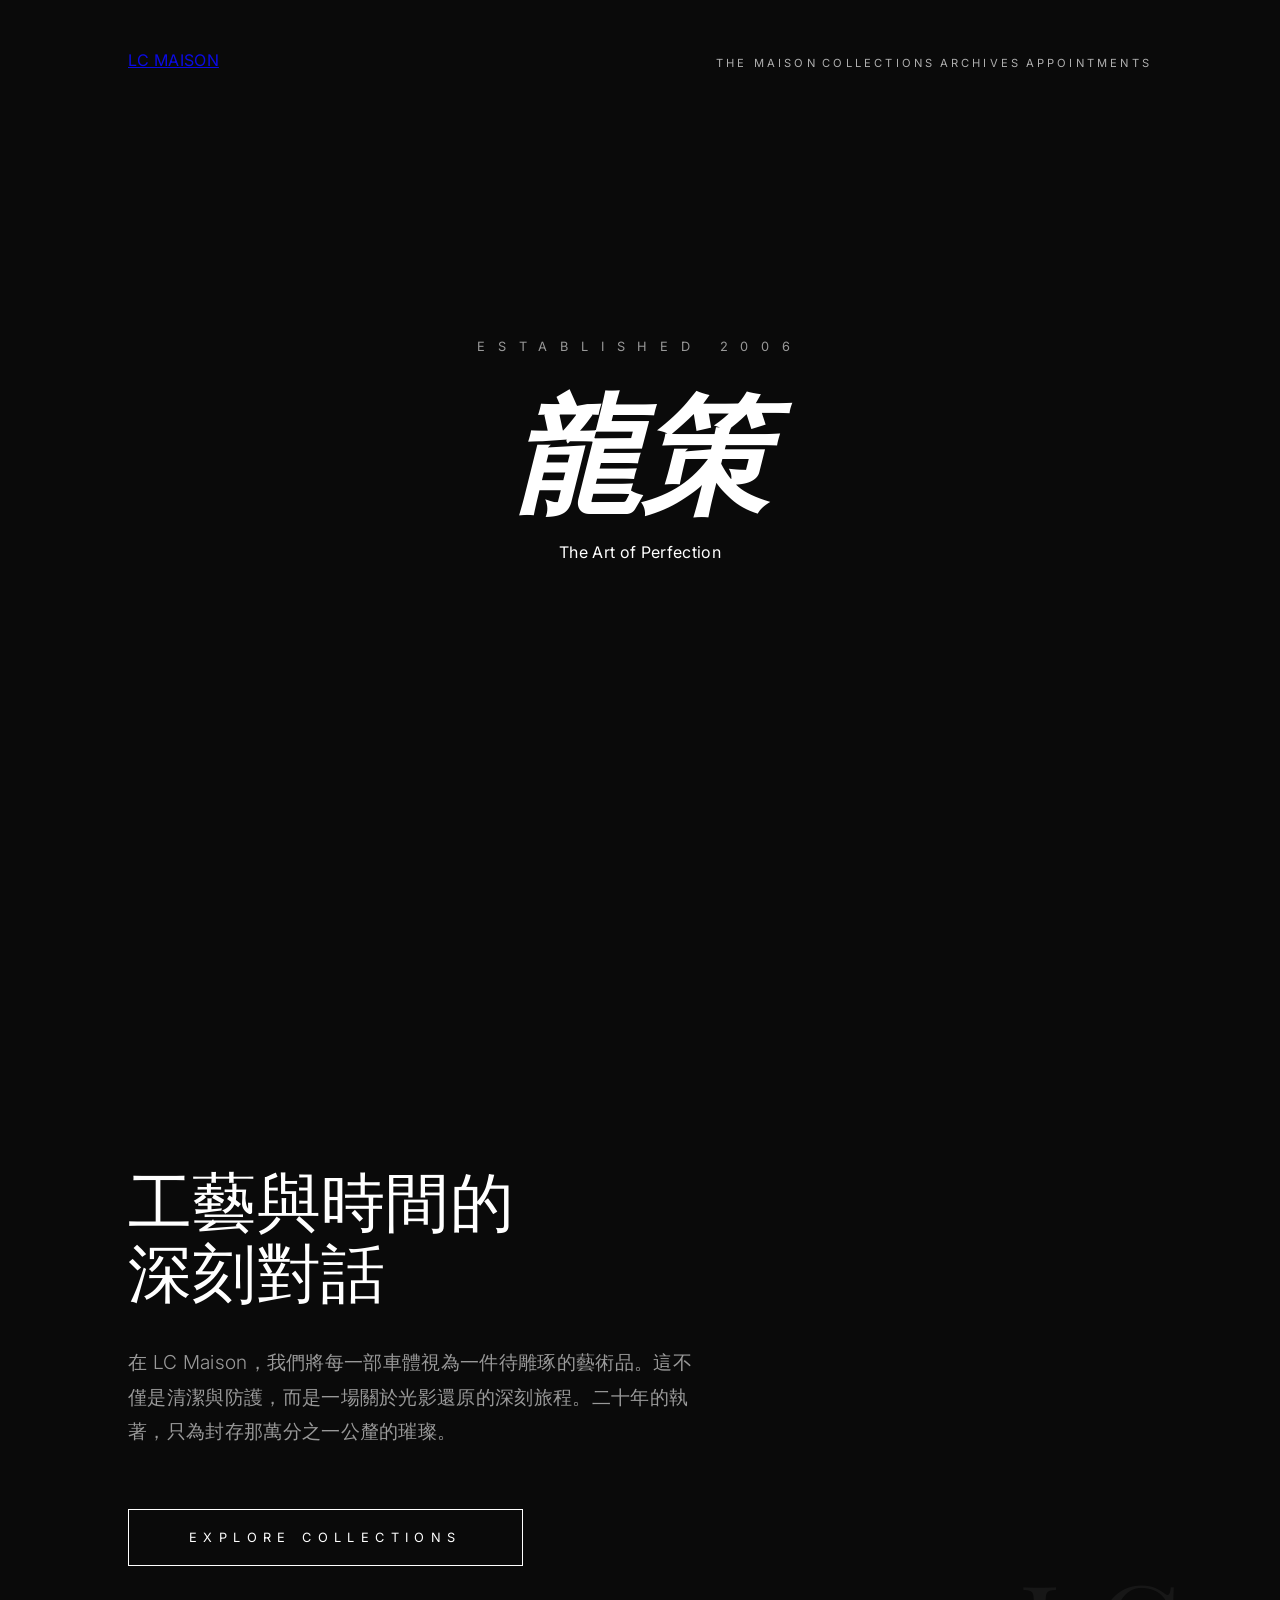
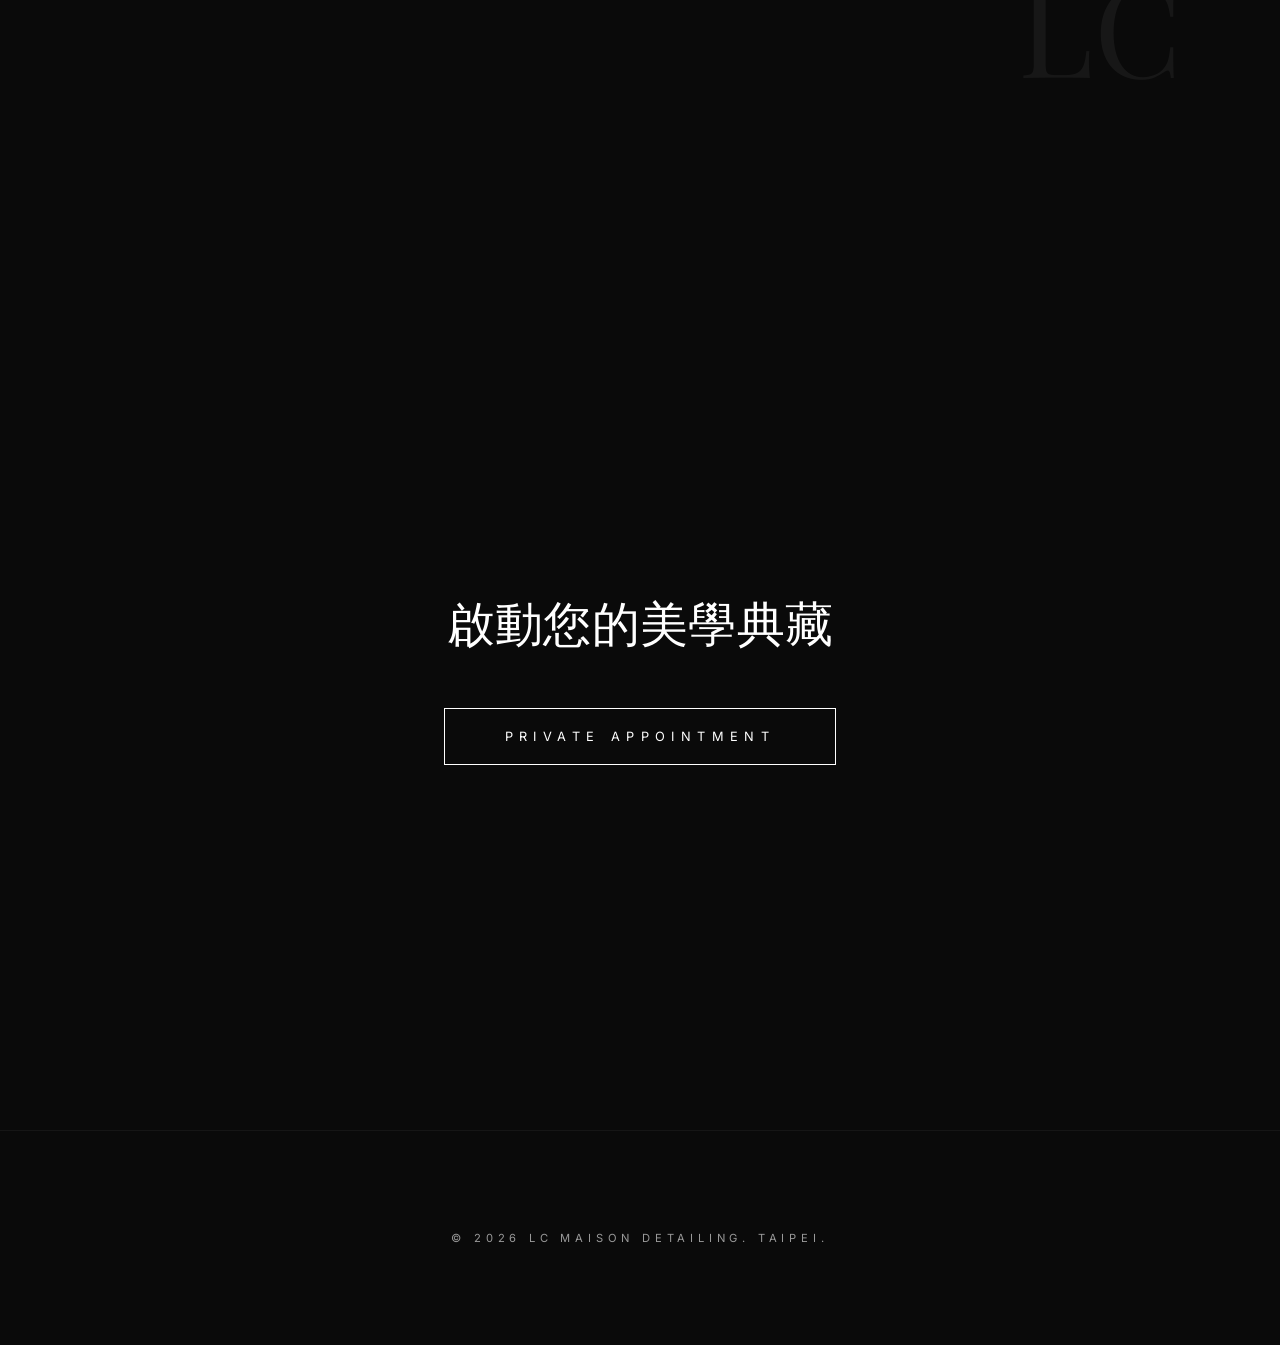
==== index.html @ a14955de "LC MAISON - 全棧旗艦上線版" ====
<!DOCTYPE html>
<html lang="zh-TW">
<head>
    <meta charset="UTF-8">
    <meta name="viewport" content="width=device-width, initial-scale=1.0">
    
    <!-- Primary Meta Tags -->
    <title>LC MAISON | 龍策職人美研 - 完美的藝術</title>
    <meta name="title" content="LC MAISON | 龍策職人美研 - 完美的藝術">
    <meta name="description" content="龍策職人美研 (LC MAISON) 專注於極致漆面校正、結晶鍍膜與旗艦防護系統。二十年工藝執著，只為還原愛車最純粹的光澤。">
    <meta name="keywords" content="龍策, 龍策 DETAILING, 車體美研, 鍍膜, 包膜, 漆面校正, 台北洗車, 頂級美容">

    <!-- Open Graph / Facebook / Threads -->
    <meta property="og:type" content="website">
    <meta property="og:url" content="https://longce-detailing.com/">
    <meta property="og:title" content="LC MAISON | 龍策職人美研">
    <meta property="og:description" content="二十年工藝執著，封存萬分之一公釐的璀璨。啟動閣下的美學任務。">
    <meta property="og:image" content="https://images.unsplash.com/photo-1552519507-da3b142c6e3d?q=80&w=1200">

    <!-- Twitter -->
    <meta property="twitter:card" content="summary_large_image">
    <meta property="twitter:url" content="https://longce-detailing.com/">
    <meta property="twitter:title" content="LC MAISON | 龍策職人美研">
    <meta property="twitter:description" content="二十年工藝執著，封存萬分之一公釐的璀璨。啟動閣下的美學任務。">
    <meta property="twitter:image" content="https://images.unsplash.com/photo-1552519507-da3b142c6e3d?q=80&w=1200">

    <link rel="stylesheet" href="assets/css/main.css">
</head>
<body>

    <nav>
        <a href="index.html" class="brand">LC MAISON</a>
        <div class="nav-links">
            <a href="index.html" class="bilingual-link">
                <span class="bilingual-inner">
                    <span class="en">The Maison</span>
                    <span class="zh">品牌首頁</span>
                </span>
            </a>
            <a href="glow.html" class="bilingual-link">
                <span class="bilingual-inner">
                    <span class="en">Collections</span>
                    <span class="zh">工藝選集</span>
                </span>
            </a>
            <a href="drop.html" class="bilingual-link">
                <span class="bilingual-inner">
                    <span class="en">Archives</span>
                    <span class="zh">典藏實錄</span>
                </span>
            </a>
            <a href="booking.html" class="bilingual-link">
                <span class="bilingual-inner">
                    <span class="en">Appointments</span>
                    <span class="zh">私人預約</span>
                </span>
            </a>
        </div>
    </nav>

    <main>
        <!-- Hero: Cinematic Opening -->
        <section class="hero" style="text-align: center; align-items: center;">
            <div class="reveal-maison">
                <span class="bilingual-text" style="font-size: 0.8rem; letter-spacing: 0.8rem; color: var(--muted); text-transform: uppercase; display: block; margin-bottom: 30px;">
                    <span class="bilingual-inner">
                        <span class="en">Established 2006</span>
                        <span class="zh">創始於 二零零六</span>
                    </span>
                </span>
                <h1 style="font-family: var(--font-serif); font-size: 10vw; font-weight: 900; line-height: 1; margin-bottom: 30px; font-style: italic;">龍策</h1>
                <p class="bilingual-text">
                    <span class="bilingual-inner">
                        <span class="en">The Art of Perfection</span>
                        <span class="zh">追求完美的極致藝術</span>
                    </span>
                </p>
            </div>
        </section>

        <!-- Chapter: The Craft -->
        <section id="heritage">
            <style>
                .maison-grid { display: grid; grid-template-columns: 1.2fr 0.8fr; gap: 80px; align-items: center; }
                .maison-visual { width: 100%; height: 70vh; background: url('https://images.unsplash.com/photo-1552519507-da3b142c6e3d?q=80&w=2400') center/cover; position: relative; }
                .maison-visual::after { content: 'LC'; position: absolute; bottom: -30px; right: -30px; font-family: var(--font-serif); font-size: 8rem; opacity: 0.05; pointer-events: none; }
            </style>
            <div class="maison-grid">
                <div class="reveal-maison">
                    <h2 class="maison-title">工藝與時間的<br>深刻對話</h2>
                    <p class="maison-body">
                        在 LC Maison，我們將每一部車體視為一件待雕琢的藝術品。這不僅是清潔與防護，而是一場關於光影還原的深刻旅程。二十年的執著，只為封存那萬分之一公釐的璀璨。
                    </p>
                    <a href="glow.html" class="cta-btn bilingual-link" style="margin-top: 60px;">
                        <span class="bilingual-inner">
                            <span class="en">Explore Collections</span>
                            <span class="zh">探索年度選集</span>
                        </span>
                    </a>
                </div>
                <div class="maison-visual reveal-maison"></div>
            </div>
        </section>

        <!-- Chapter: Invitation -->
        <section style="align-items: center;">
            <div class="reveal-maison" style="text-align: center;">
                <h2 class="maison-title" style="font-size: 3rem; margin-bottom: 60px;">啟動您的美學典藏</h2>
                <a href="booking.html" class="cta-btn bilingual-link">
                    <span class="bilingual-inner">
                        <span class="en">Private Appointment</span>
                        <span class="zh">私人諮詢預約</span>
                    </span>
                </a>
            </div>
        </section>
    </main>

    <footer>
        <p style="font-size: 0.7rem; letter-spacing: 0.3rem; color: var(--muted); text-transform: uppercase;">
            © 2026 LC MAISON DETAILING. TAIPEI.
        </p>
    </footer>

    <script>
        const observer = new IntersectionObserver((entries) => {
            entries.forEach(entry => {
                if (entry.isIntersecting) entry.target.classList.add('is-visible');
            });
        }, { threshold: 0.1 });
        document.querySelectorAll('.reveal-maison').forEach(el => observer.observe(el));
    </script>
</body>
</html>
---- assets/css/main.css ----
/* LC Maison - The Luxury Framework */
@import url('https://fonts.googleapis.com/css2?family=Playfair+Display:ital,wght@0,400;0,900;1,400&family=Inter:wght@100;300;400;700&display=swap');

:root {
    --bg: #0a0a0a;
    --text: #ffffff;
    --muted: #999999;
    --accent: #d4af37; /* 經典金屬金 */
    --font-serif: "Playfair Display", serif;
    --font-sans: "Inter", sans-serif;
    --ease-silk: cubic-bezier(0.16, 1, 0.3, 1);
    --p-side: 10vw;
}

* { margin: 0; padding: 0; box-sizing: border-box; }

body {
    background-color: var(--bg);
    color: var(--text);
    font-family: var(--font-sans);
    overflow-x: hidden;
    -webkit-font-smoothing: antialiased;
    letter-spacing: 0.02rem;
}

::-webkit-scrollbar { display: none; }

/* Bilingual Reveal System */
.bilingual-link, .bilingual-text {
    position: relative;
    display: inline-block;
    overflow: hidden;
    vertical-align: bottom;
}

.bilingual-inner {
    display: block;
    transition: transform 0.6s var(--ease-silk);
}

.en { display: block; }
.zh { 
    display: block; 
    position: absolute;
    top: 100%;
    left: 0;
    width: 100%;
    font-family: "PingFang TC", "Microsoft JhengHei", sans-serif;
    font-weight: 400;
    white-space: nowrap;
}

.bilingual-link:hover .bilingual-inner,
.bilingual-text:hover .bilingual-inner {
    transform: translateY(-100%);
}

/* Nav Link Adjustments */
.nav-links a { 
    text-decoration: none; 
    color: var(--text); 
    font-size: 0.7rem; 
    font-weight: 400;
    text-transform: uppercase;
    letter-spacing: 0.2rem;
    transition: 0.4s;
    opacity: 0.7;
}

.nav-links .zh { font-size: 0.7rem; letter-spacing: 0.1rem; }

/* Maison Header */
nav {
    position: fixed;
    top: 0;
    width: 100%;
    padding: 50px var(--p-side);
    display: flex;
    justify-content: space-between;
    align-items: center;
    z-index: 1000;
    mix-blend-mode: difference;
}

/* Section Base */
section {
    width: 100%;
    min-height: 100vh;
    padding: 150px var(--p-side);
    position: relative;
    display: flex;
    flex-direction: column;
    justify-content: center;
}

/* Typography Helpers */
.maison-title {
    font-family: var(--font-serif);
    font-size: 4rem;
    line-height: 1.1;
    margin-bottom: 40px;
    font-weight: 400;
}

.maison-body {
    font-size: 1.2rem;
    line-height: 1.8;
    color: var(--muted);
    font-weight: 300;
}

.cta-btn {
    display: inline-block;
    padding: 20px 60px;
    border: 1px solid #fff;
    text-decoration: none;
    color: #fff;
    font-size: 0.8rem;
    letter-spacing: 0.4rem;
    text-transform: uppercase;
    transition: 0.5s var(--ease-silk);
}

.cta-btn:hover {
    background: #fff;
    color: #000;
}

/* Animations */
.reveal-maison {
    opacity: 0;
    transform: translateY(40px);
    transition: 1.8s var(--ease-silk);
}

.reveal-maison.is-visible {
    opacity: 1;
    transform: translateY(0);
}

footer {
    padding: 100px var(--p-side);
    text-align: center;
    border-top: 1px solid rgba(255,255,255,0.05);
}

/* Responsive */
@media (max-width: 1024px) {
    :root { --p-side: 6vw; }
    .maison-title { font-size: 3rem; }
}

@media (max-width: 768px) {
    :root { --p-side: 30px; }
    .brand { font-size: 1.4rem; }
    .nav-links { display: none; } /* Mobile Menu will be added if needed */
}
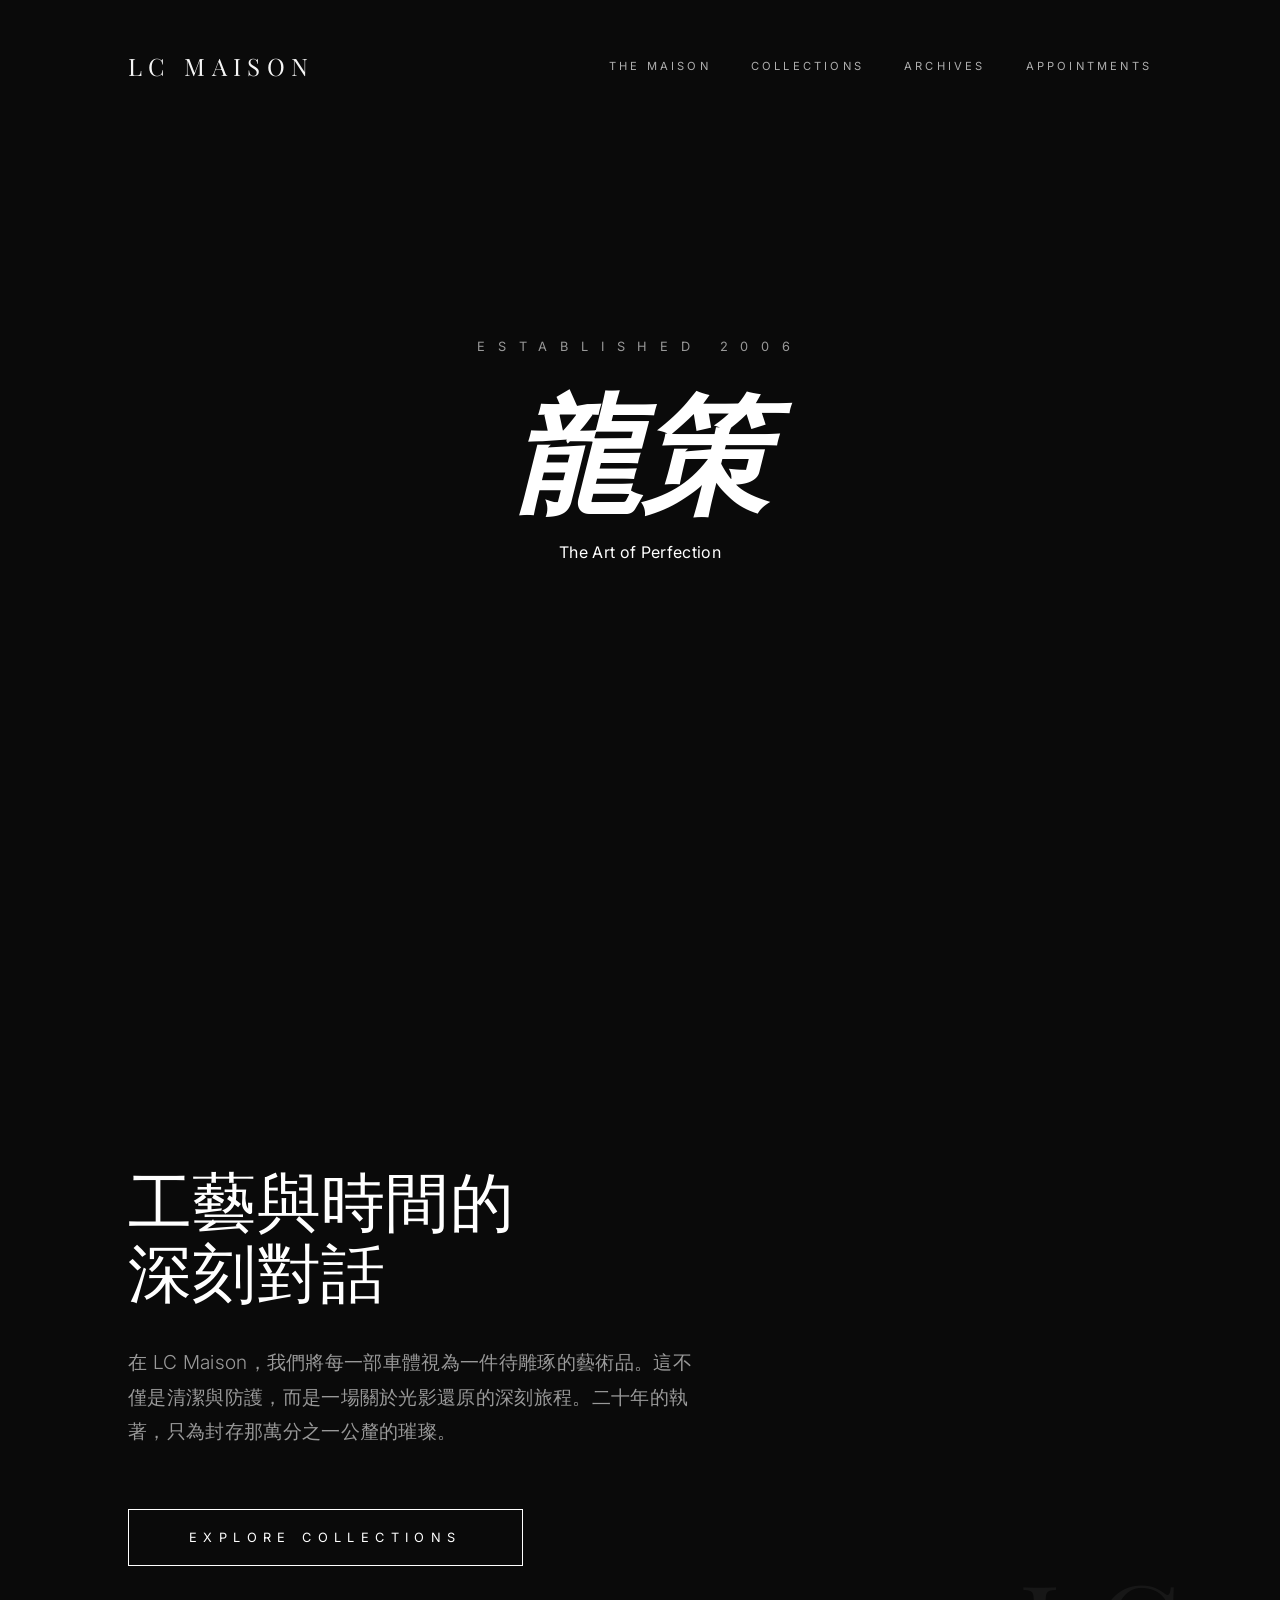
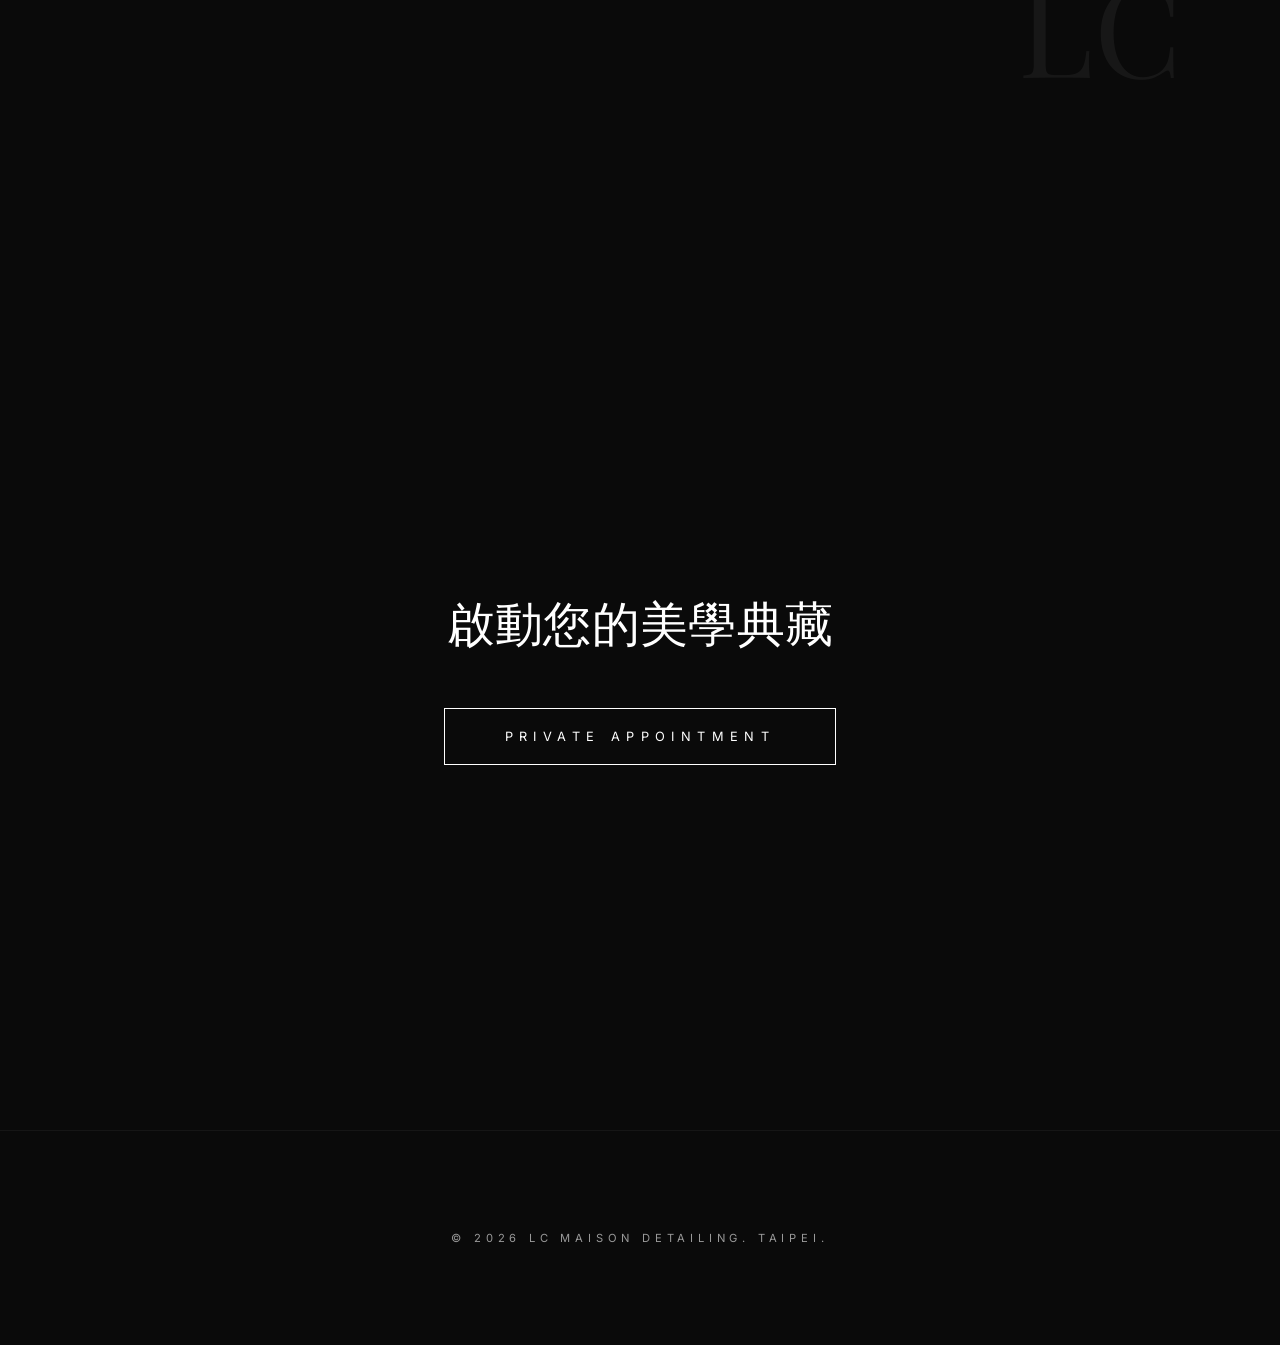
==== commit d566e289: "全站手機版/平板 RWD 修復：漢堡選單、版面斷點、字體縮放" ====
--- a/index.html
+++ b/index.html
@@ -28,8 +28,12 @@
 </head>
 <body>
 
+
     <nav>
         <a href="index.html" class="brand">LC MAISON</a>
+        <button id="menuTrigger" class="nav-hamburger" aria-label="選單">
+            <span></span><span></span><span></span>
+        </button>
         <div class="nav-links">
             <a href="index.html" class="bilingual-link">
                 <span class="bilingual-inner">
@@ -80,11 +84,6 @@
 
         <!-- Chapter: The Craft -->
         <section id="heritage">
-            <style>
-                .maison-grid { display: grid; grid-template-columns: 1.2fr 0.8fr; gap: 80px; align-items: center; }
-                .maison-visual { width: 100%; height: 70vh; background: url('https://images.unsplash.com/photo-1552519507-da3b142c6e3d?q=80&w=2400') center/cover; position: relative; }
-                .maison-visual::after { content: 'LC'; position: absolute; bottom: -30px; right: -30px; font-family: var(--font-serif); font-size: 8rem; opacity: 0.05; pointer-events: none; }
-            </style>
             <div class="maison-grid">
                 <div class="reveal-maison">
                     <h2 class="maison-title">工藝與時間的<br>深刻對話</h2>
@@ -122,13 +121,6 @@
         </p>
     </footer>
 
-    <script>
-        const observer = new IntersectionObserver((entries) => {
-            entries.forEach(entry => {
-                if (entry.isIntersecting) entry.target.classList.add('is-visible');
-            });
-        }, { threshold: 0.1 });
-        document.querySelectorAll('.reveal-maison').forEach(el => observer.observe(el));
-    </script>
+    <script src="assets/js/main.js"></script>
 </body>
 </html>
--- a/assets/css/main.css
+++ b/assets/css/main.css
@@ -5,7 +5,7 @@
     --bg: #0a0a0a;
     --text: #ffffff;
     --muted: #999999;
-    --accent: #d4af37; /* 經典金屬金 */
+    --accent: #d4af37;
     --font-serif: "Playfair Display", serif;
     --font-sans: "Inter", sans-serif;
     --ease-silk: cubic-bezier(0.16, 1, 0.3, 1);
@@ -39,8 +39,8 @@
 }
 
 .en { display: block; }
-.zh { 
-    display: block; 
+.zh {
+    display: block;
     position: absolute;
     top: 100%;
     left: 0;
@@ -55,21 +55,7 @@
     transform: translateY(-100%);
 }
 
-/* Nav Link Adjustments */
-.nav-links a { 
-    text-decoration: none; 
-    color: var(--text); 
-    font-size: 0.7rem; 
-    font-weight: 400;
-    text-transform: uppercase;
-    letter-spacing: 0.2rem;
-    transition: 0.4s;
-    opacity: 0.7;
-}
-
-.nav-links .zh { font-size: 0.7rem; letter-spacing: 0.1rem; }
-
-/* Maison Header */
+/* Nav */
 nav {
     position: fixed;
     top: 0;
@@ -82,6 +68,57 @@
     mix-blend-mode: difference;
 }
 
+.brand {
+    font-family: var(--font-serif);
+    font-size: 1.5rem;
+    letter-spacing: 0.4rem;
+    text-decoration: none;
+    color: #fff;
+    font-weight: 400;
+    z-index: 1002;
+    position: relative;
+}
+
+.nav-links { display: flex; gap: 40px; align-items: center; }
+
+.nav-links a {
+    text-decoration: none;
+    color: var(--text);
+    font-size: 0.7rem;
+    font-weight: 400;
+    text-transform: uppercase;
+    letter-spacing: 0.2rem;
+    transition: 0.4s;
+    opacity: 0.7;
+}
+
+.nav-links .zh { font-size: 0.7rem; letter-spacing: 0.1rem; }
+
+/* Hamburger */
+.nav-hamburger {
+    display: none;
+    flex-direction: column;
+    justify-content: center;
+    gap: 6px;
+    cursor: pointer;
+    background: transparent;
+    border: none;
+    padding: 8px;
+    z-index: 1002;
+    position: relative;
+}
+.nav-hamburger span {
+    display: block;
+    width: 22px;
+    height: 1px;
+    background: #fff;
+    transition: 0.45s var(--ease-silk);
+    transform-origin: center;
+}
+.nav-hamburger.open span:nth-child(1) { transform: rotate(45deg) translate(5px, 5px); }
+.nav-hamburger.open span:nth-child(2) { opacity: 0; transform: scaleX(0); }
+.nav-hamburger.open span:nth-child(3) { transform: rotate(-45deg) translate(5px, -5px); }
+
 /* Section Base */
 section {
     width: 100%;
@@ -93,7 +130,7 @@
     justify-content: center;
 }
 
-/* Typography Helpers */
+/* Typography */
 .maison-title {
     font-family: var(--font-serif);
     font-size: 4rem;
@@ -120,11 +157,7 @@
     text-transform: uppercase;
     transition: 0.5s var(--ease-silk);
 }
-
-.cta-btn:hover {
-    background: #fff;
-    color: #000;
-}
+.cta-btn:hover { background: #fff; color: #000; }
 
 /* Animations */
 .reveal-maison {
@@ -132,11 +165,7 @@
     transform: translateY(40px);
     transition: 1.8s var(--ease-silk);
 }
-
-.reveal-maison.is-visible {
-    opacity: 1;
-    transform: translateY(0);
-}
+.reveal-maison.is-visible { opacity: 1; transform: translateY(0); }
 
 footer {
     padding: 100px var(--p-side);
@@ -144,14 +173,95 @@
     border-top: 1px solid rgba(255,255,255,0.05);
 }
 
-/* Responsive */
+/* Index: Maison Grid */
+.maison-grid { display: grid; grid-template-columns: 1.2fr 0.8fr; gap: 80px; align-items: center; }
+.maison-visual {
+    width: 100%;
+    height: 70vh;
+    background: url('https://images.unsplash.com/photo-1552519507-da3b142c6e3d?q=80&w=2400') center/cover;
+    position: relative;
+}
+.maison-visual::after {
+    content: 'LC';
+    position: absolute;
+    bottom: -30px;
+    right: -30px;
+    font-family: var(--font-serif);
+    font-size: 8rem;
+    opacity: 0.05;
+    pointer-events: none;
+}
+
+/* =====================
+   Tablet: 768px ~ 1024px
+   ===================== */
 @media (max-width: 1024px) {
     :root { --p-side: 6vw; }
     .maison-title { font-size: 3rem; }
-}
-
+    .maison-grid { gap: 50px; }
+}
+
+/* =====================
+   Mobile: ≤ 768px
+   ===================== */
 @media (max-width: 768px) {
-    :root { --p-side: 30px; }
-    .brand { font-size: 1.4rem; }
-    .nav-links { display: none; } /* Mobile Menu will be added if needed */
-}
+    :root { --p-side: 24px; }
+
+    /* Nav */
+    nav {
+        padding: 26px var(--p-side);
+        mix-blend-mode: normal;
+        background: rgba(10,10,10,0.95);
+    }
+    .brand { font-size: 1.2rem; }
+    .nav-hamburger { display: flex; }
+
+    .nav-links {
+        position: fixed;
+        top: 0; left: 0;
+        width: 100%; height: 100vh;
+        background: #0a0a0a;
+        flex-direction: column;
+        align-items: center;
+        justify-content: center;
+        gap: 50px;
+        transform: translateX(100%);
+        transition: transform 0.6s var(--ease-silk);
+        z-index: 1001;
+        mix-blend-mode: normal;
+    }
+    .nav-links.open { transform: translateX(0); }
+    .nav-links a { font-size: 1.1rem; letter-spacing: 0.3rem; opacity: 1; }
+    .nav-links .bilingual-link { overflow: visible; }
+    .nav-links .zh { white-space: nowrap; }
+
+    /* Section */
+    section {
+        padding: 110px var(--p-side) 70px;
+        min-height: 100svh;
+    }
+
+    /* Typography */
+    .maison-title { font-size: 2.2rem; margin-bottom: 25px; }
+    .maison-body { font-size: 1rem; line-height: 1.75; }
+    .cta-btn { padding: 15px 35px; font-size: 0.72rem; letter-spacing: 0.25rem; }
+
+    /* Bilingual: prevent body overflow */
+    .zh { white-space: normal; }
+
+    /* Index Grid */
+    .maison-grid { grid-template-columns: 1fr; gap: 40px; }
+    .maison-visual { height: 55vw; min-height: 220px; }
+
+    footer { padding: 60px var(--p-side); }
+}
+
+/* =====================
+   Small phones: ≤ 390px
+   ===================== */
+@media (max-width: 390px) {
+    :root { --p-side: 18px; }
+    .maison-title { font-size: 1.8rem; }
+    section { padding: 100px var(--p-side) 60px; }
+    .cta-btn { padding: 14px 28px; }
+}
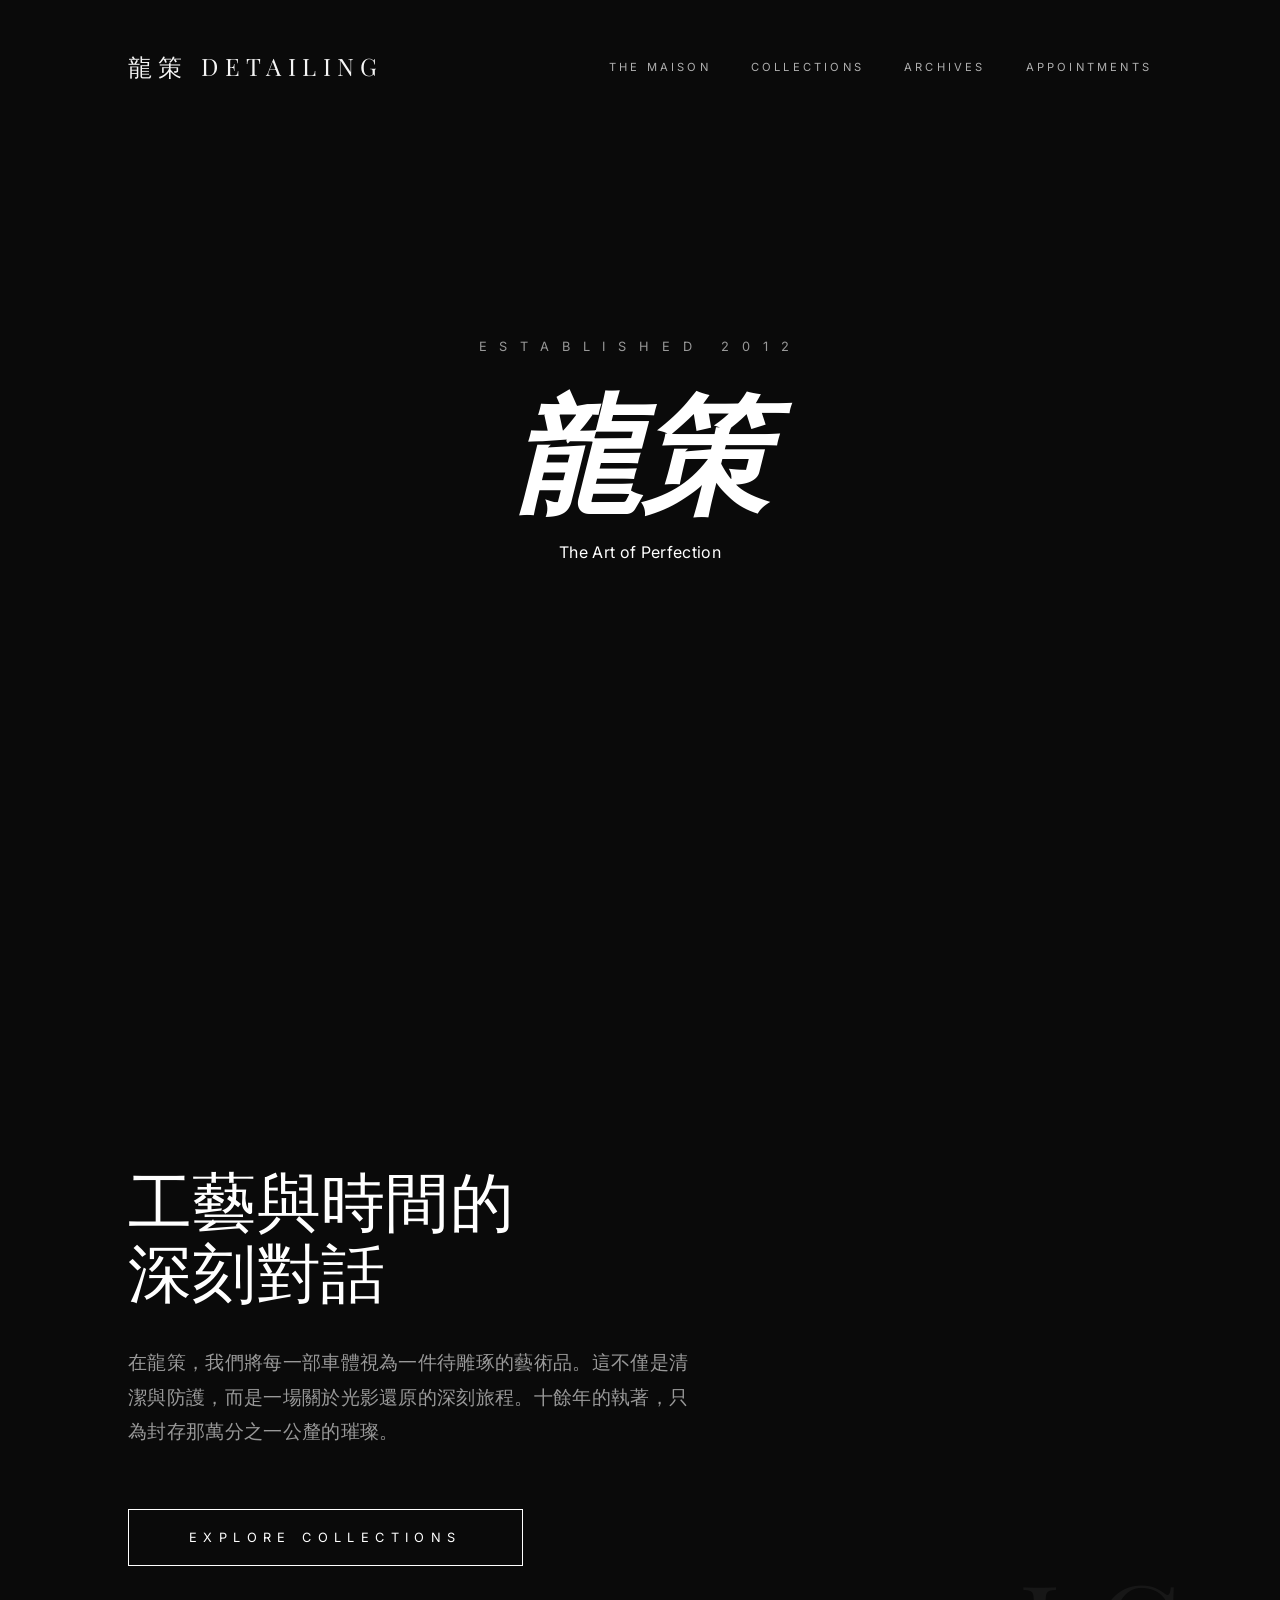
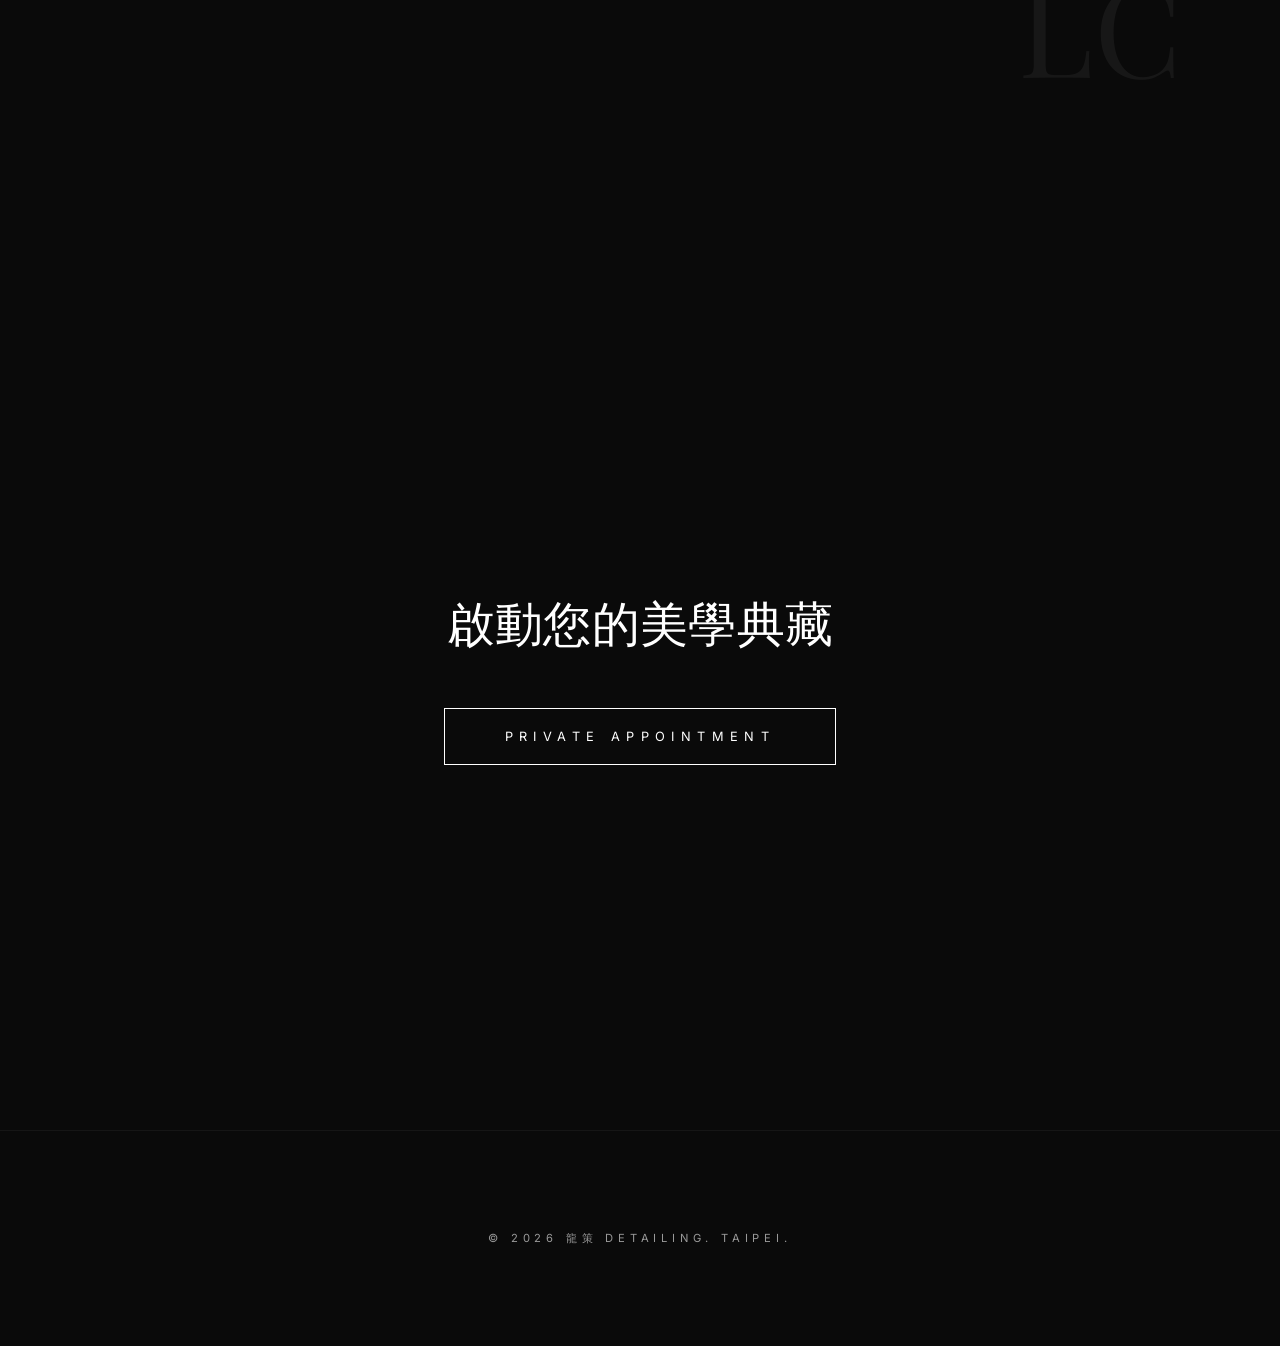
==== commit 0dd9ad85: "品牌更名、年份修正、工藝選集重設計、預約改LINE按鈕、典藏照片後台" ====
--- a/index.html
+++ b/index.html
@@ -5,9 +5,9 @@
     <meta name="viewport" content="width=device-width, initial-scale=1.0">
     
     <!-- Primary Meta Tags -->
-    <title>LC MAISON | 龍策職人美研 - 完美的藝術</title>
-    <meta name="title" content="LC MAISON | 龍策職人美研 - 完美的藝術">
-    <meta name="description" content="龍策職人美研 (LC MAISON) 專注於極致漆面校正、結晶鍍膜與旗艦防護系統。二十年工藝執著，只為還原愛車最純粹的光澤。">
+    <title>龍策 DETAILING | 職人美研 - 完美的藝術</title>
+    <meta name="title" content="龍策 DETAILING | 職人美研 - 完美的藝術">
+    <meta name="description" content="龍策 DETAILING 專注於極致漆面校正、結晶鍍膜與旗艦防護系統。十餘年工藝執著，只為還原愛車最純粹的光澤。">
     <meta name="keywords" content="龍策, 龍策 DETAILING, 車體美研, 鍍膜, 包膜, 漆面校正, 台北洗車, 頂級美容">
 
     <!-- Open Graph / Facebook / Threads -->
@@ -30,7 +30,7 @@
 
 
     <nav>
-        <a href="index.html" class="brand">LC MAISON</a>
+        <a href="index.html" class="brand">龍策 DETAILING</a>
         <button id="menuTrigger" class="nav-hamburger" aria-label="選單">
             <span></span><span></span><span></span>
         </button>
@@ -68,8 +68,8 @@
             <div class="reveal-maison">
                 <span class="bilingual-text" style="font-size: 0.8rem; letter-spacing: 0.8rem; color: var(--muted); text-transform: uppercase; display: block; margin-bottom: 30px;">
                     <span class="bilingual-inner">
-                        <span class="en">Established 2006</span>
-                        <span class="zh">創始於 二零零六</span>
+                        <span class="en">Established 2012</span>
+                        <span class="zh">創始於 二零一二</span>
                     </span>
                 </span>
                 <h1 style="font-family: var(--font-serif); font-size: 10vw; font-weight: 900; line-height: 1; margin-bottom: 30px; font-style: italic;">龍策</h1>
@@ -88,7 +88,7 @@
                 <div class="reveal-maison">
                     <h2 class="maison-title">工藝與時間的<br>深刻對話</h2>
                     <p class="maison-body">
-                        在 LC Maison，我們將每一部車體視為一件待雕琢的藝術品。這不僅是清潔與防護，而是一場關於光影還原的深刻旅程。二十年的執著，只為封存那萬分之一公釐的璀璨。
+                        在龍策，我們將每一部車體視為一件待雕琢的藝術品。這不僅是清潔與防護，而是一場關於光影還原的深刻旅程。十餘年的執著，只為封存那萬分之一公釐的璀璨。
                     </p>
                     <a href="glow.html" class="cta-btn bilingual-link" style="margin-top: 60px;">
                         <span class="bilingual-inner">
@@ -117,7 +117,7 @@
 
     <footer>
         <p style="font-size: 0.7rem; letter-spacing: 0.3rem; color: var(--muted); text-transform: uppercase;">
-            © 2026 LC MAISON DETAILING. TAIPEI.
+            © 2026 龍策 DETAILING. TAIPEI.
         </p>
     </footer>
 
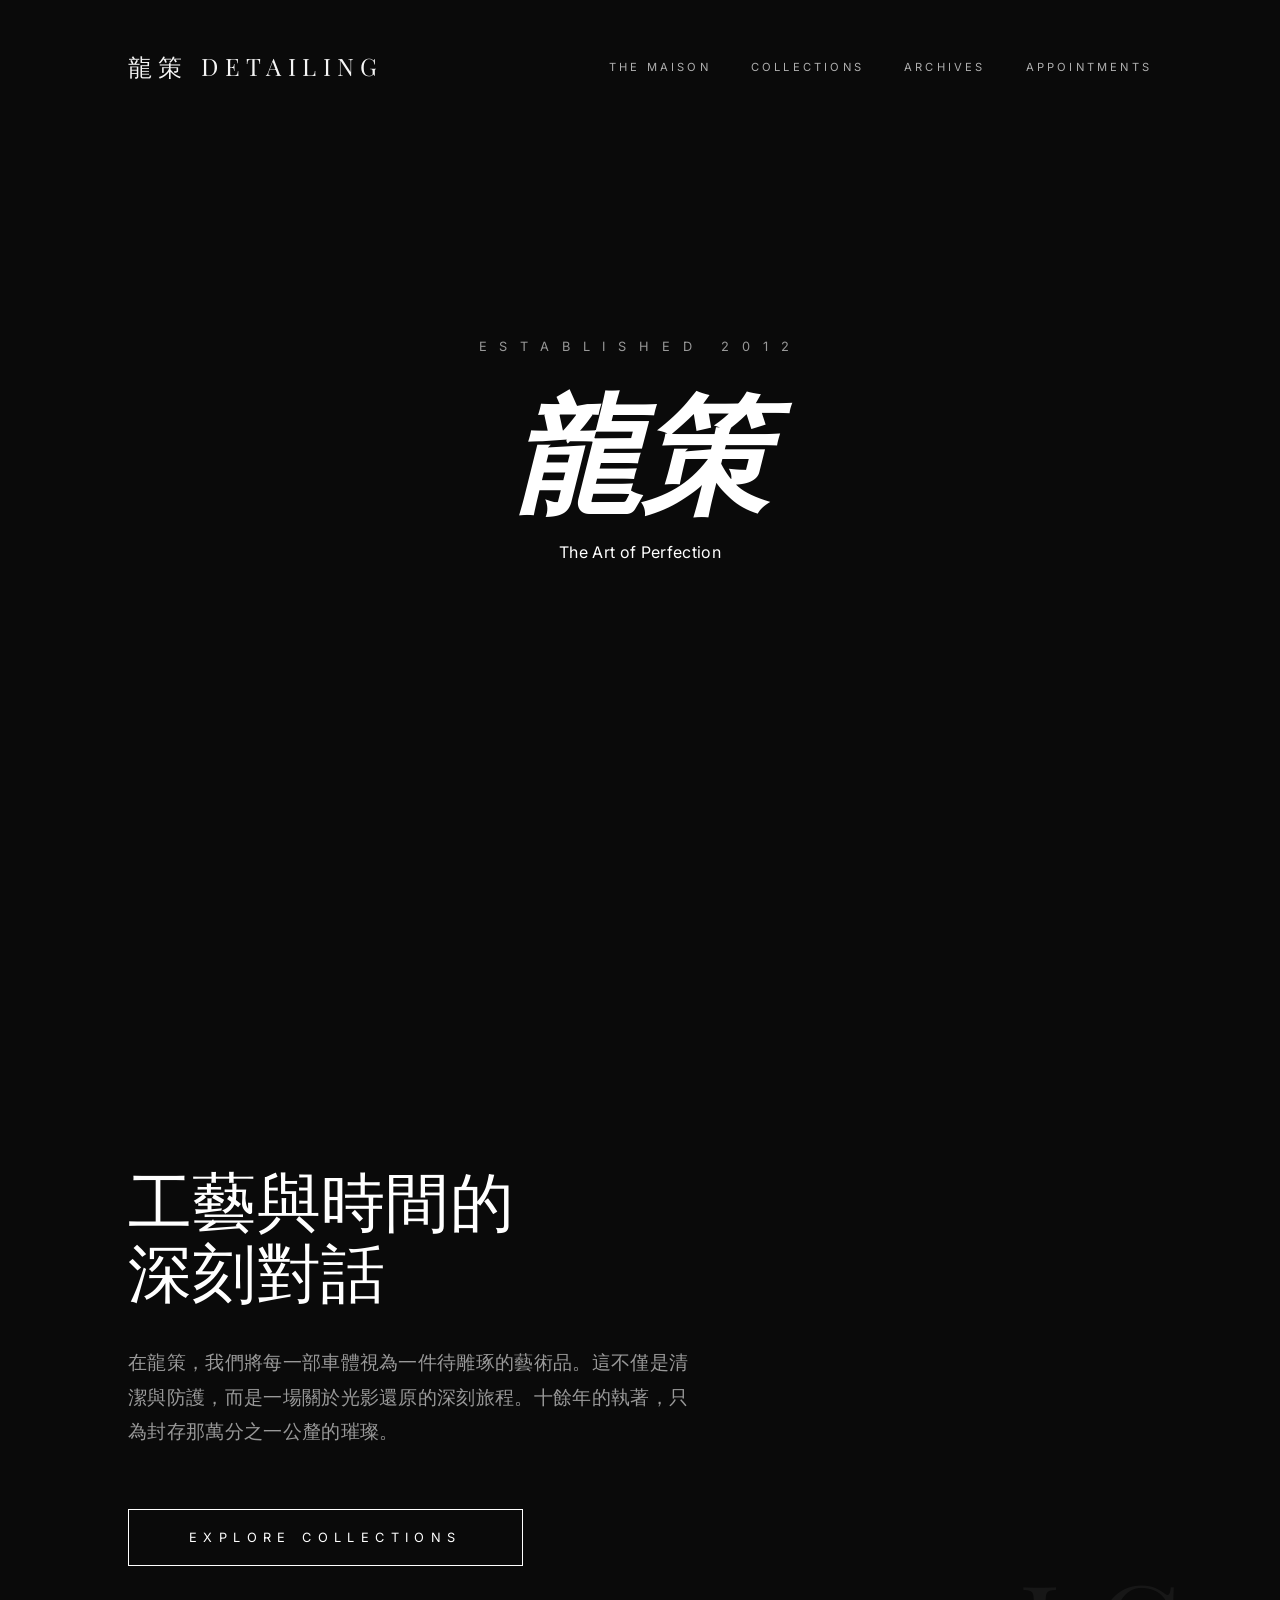
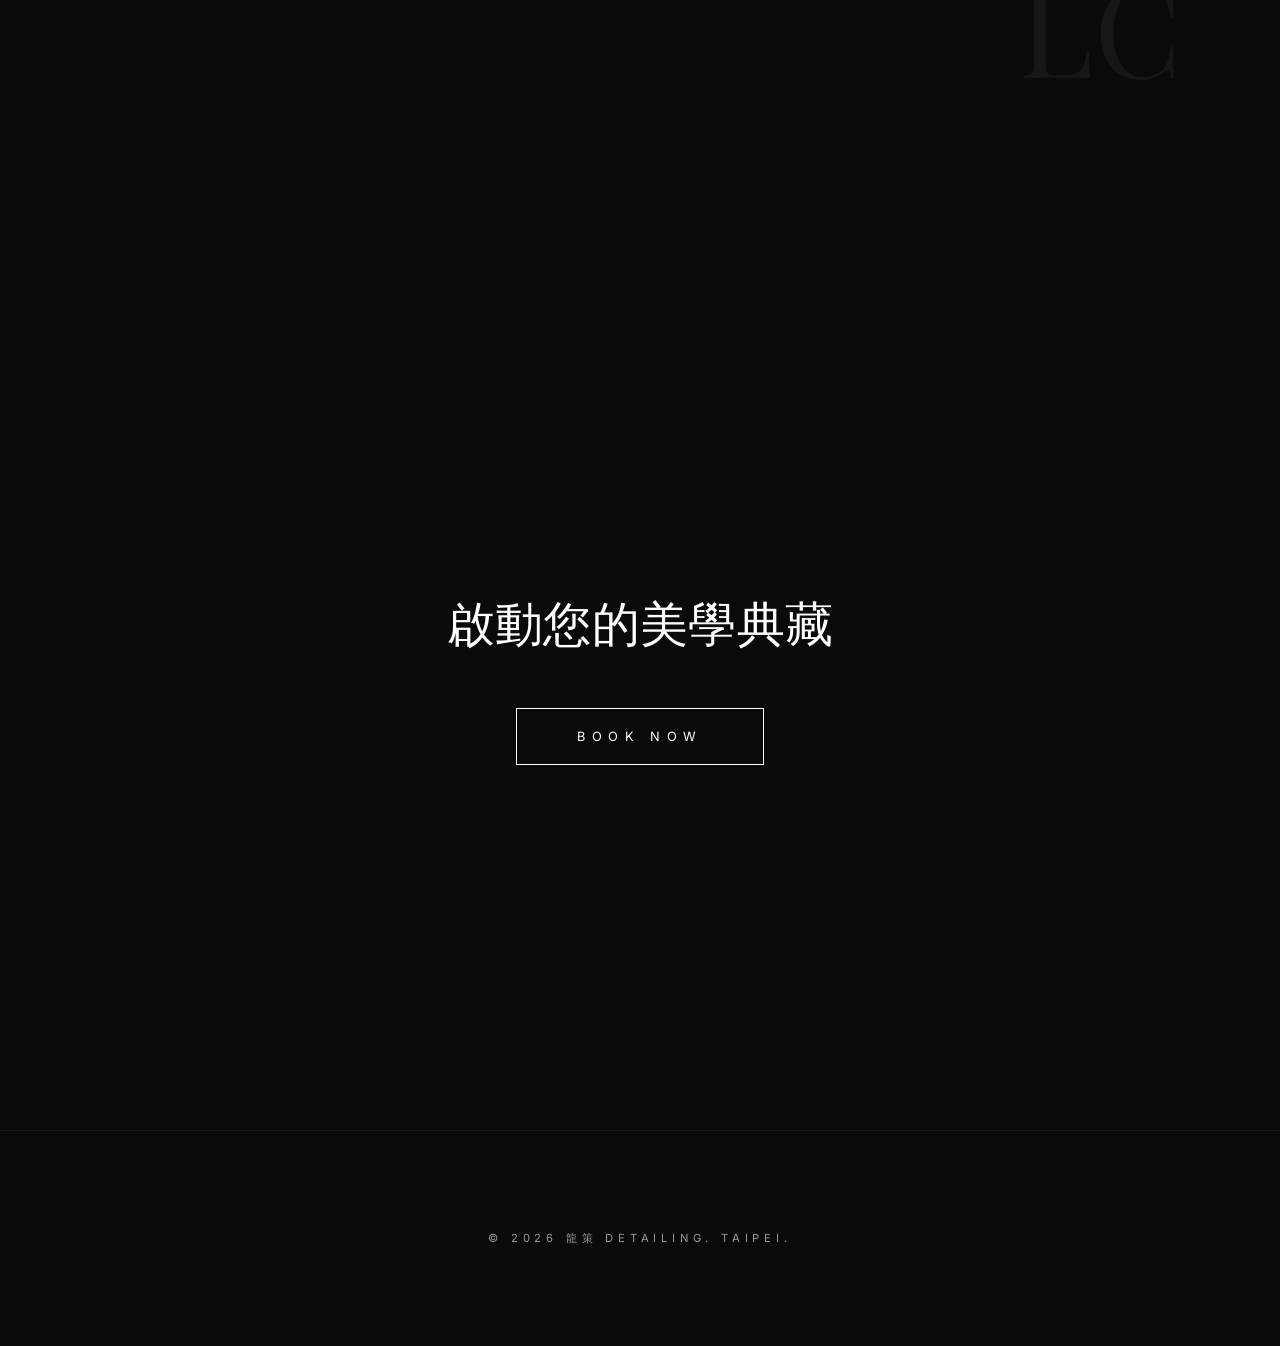
==== commit 26021732: "更新預約連結為 EZPretty 線上預約系統" ====
--- a/index.html
+++ b/index.html
@@ -105,10 +105,10 @@
         <section style="align-items: center;">
             <div class="reveal-maison" style="text-align: center;">
                 <h2 class="maison-title" style="font-size: 3rem; margin-bottom: 60px;">啟動您的美學典藏</h2>
-                <a href="booking.html" class="cta-btn bilingual-link">
+                <a href="https://www.ezpretty.com.tw/ezpretty/ezpretty/login?es=5545d31e706480f49bb20ba65548e6ca&redirect=/ezpretty/aio%23/5545d31e706480f49bb20ba65548e6ca" target="_blank" rel="noopener" class="cta-btn bilingual-link">
                     <span class="bilingual-inner">
-                        <span class="en">Private Appointment</span>
-                        <span class="zh">私人諮詢預約</span>
+                        <span class="en">Book Now</span>
+                        <span class="zh">立即預約</span>
                     </span>
                 </a>
             </div>
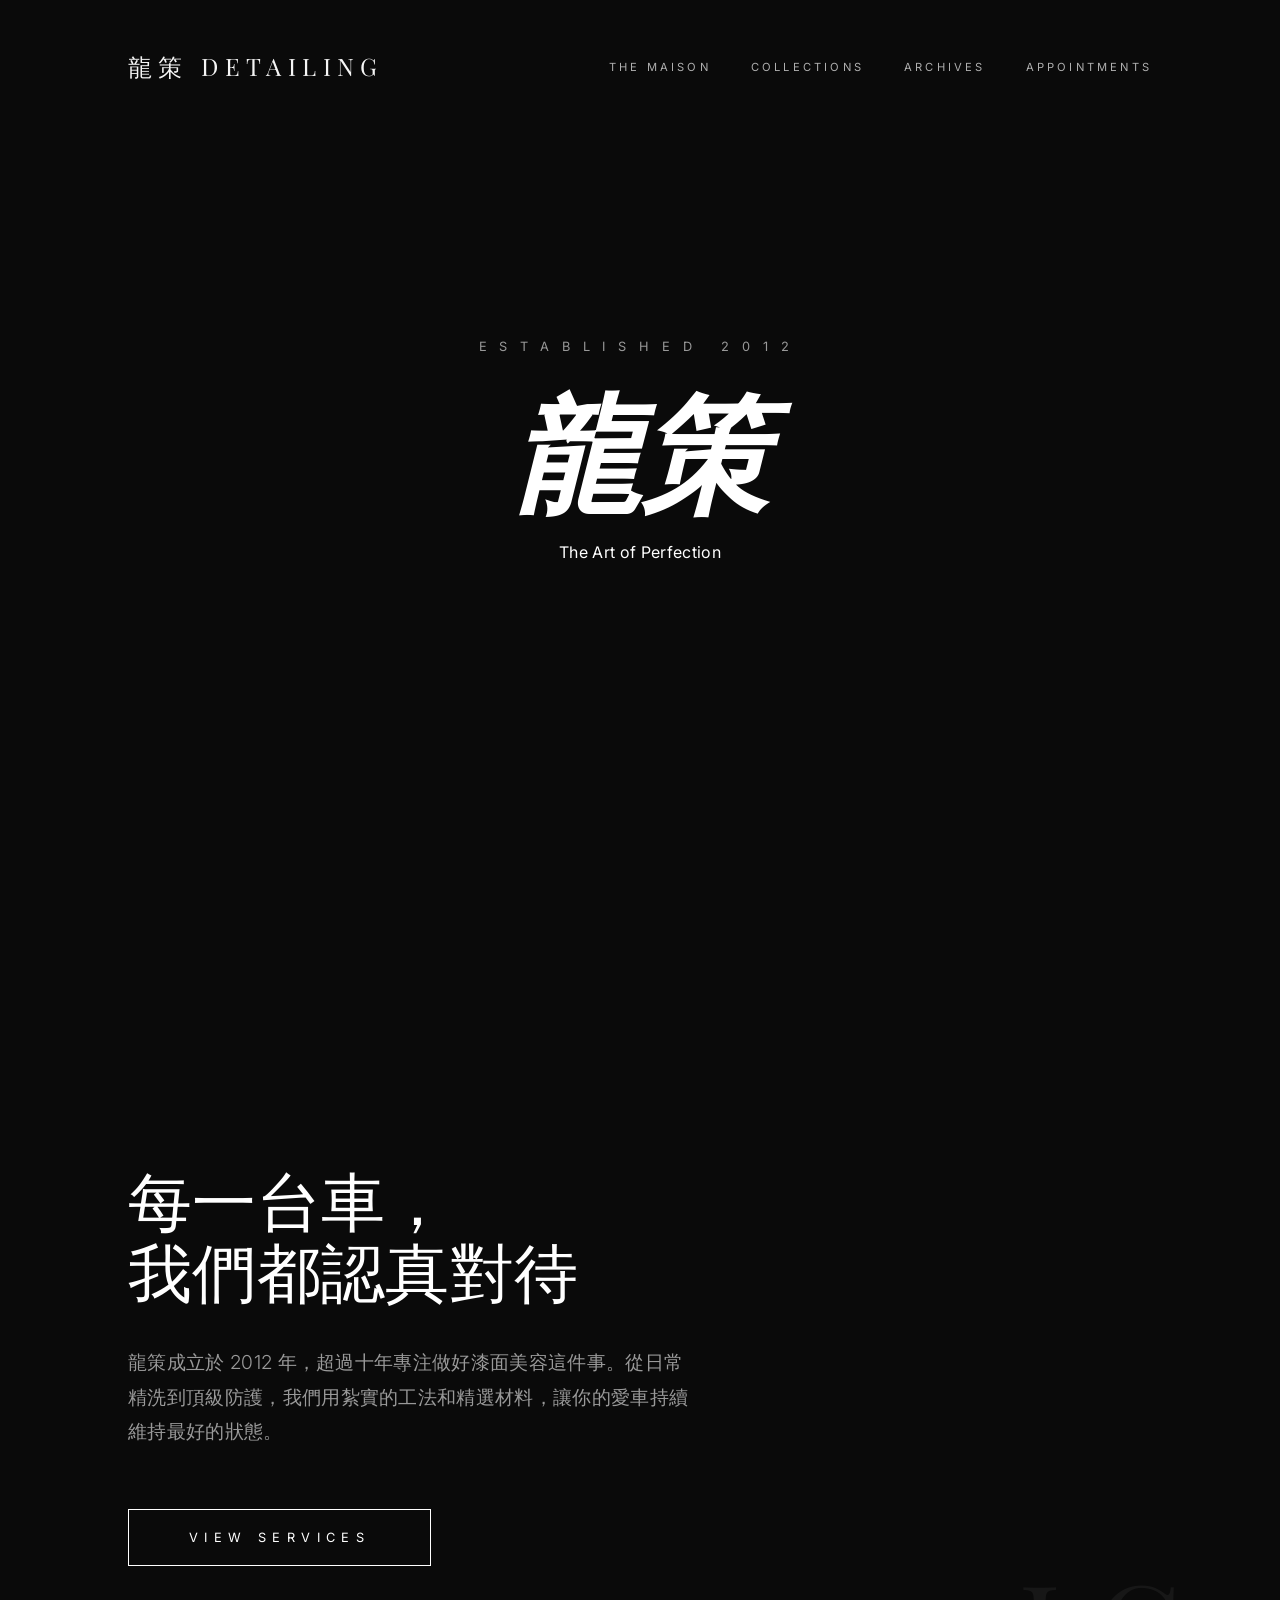
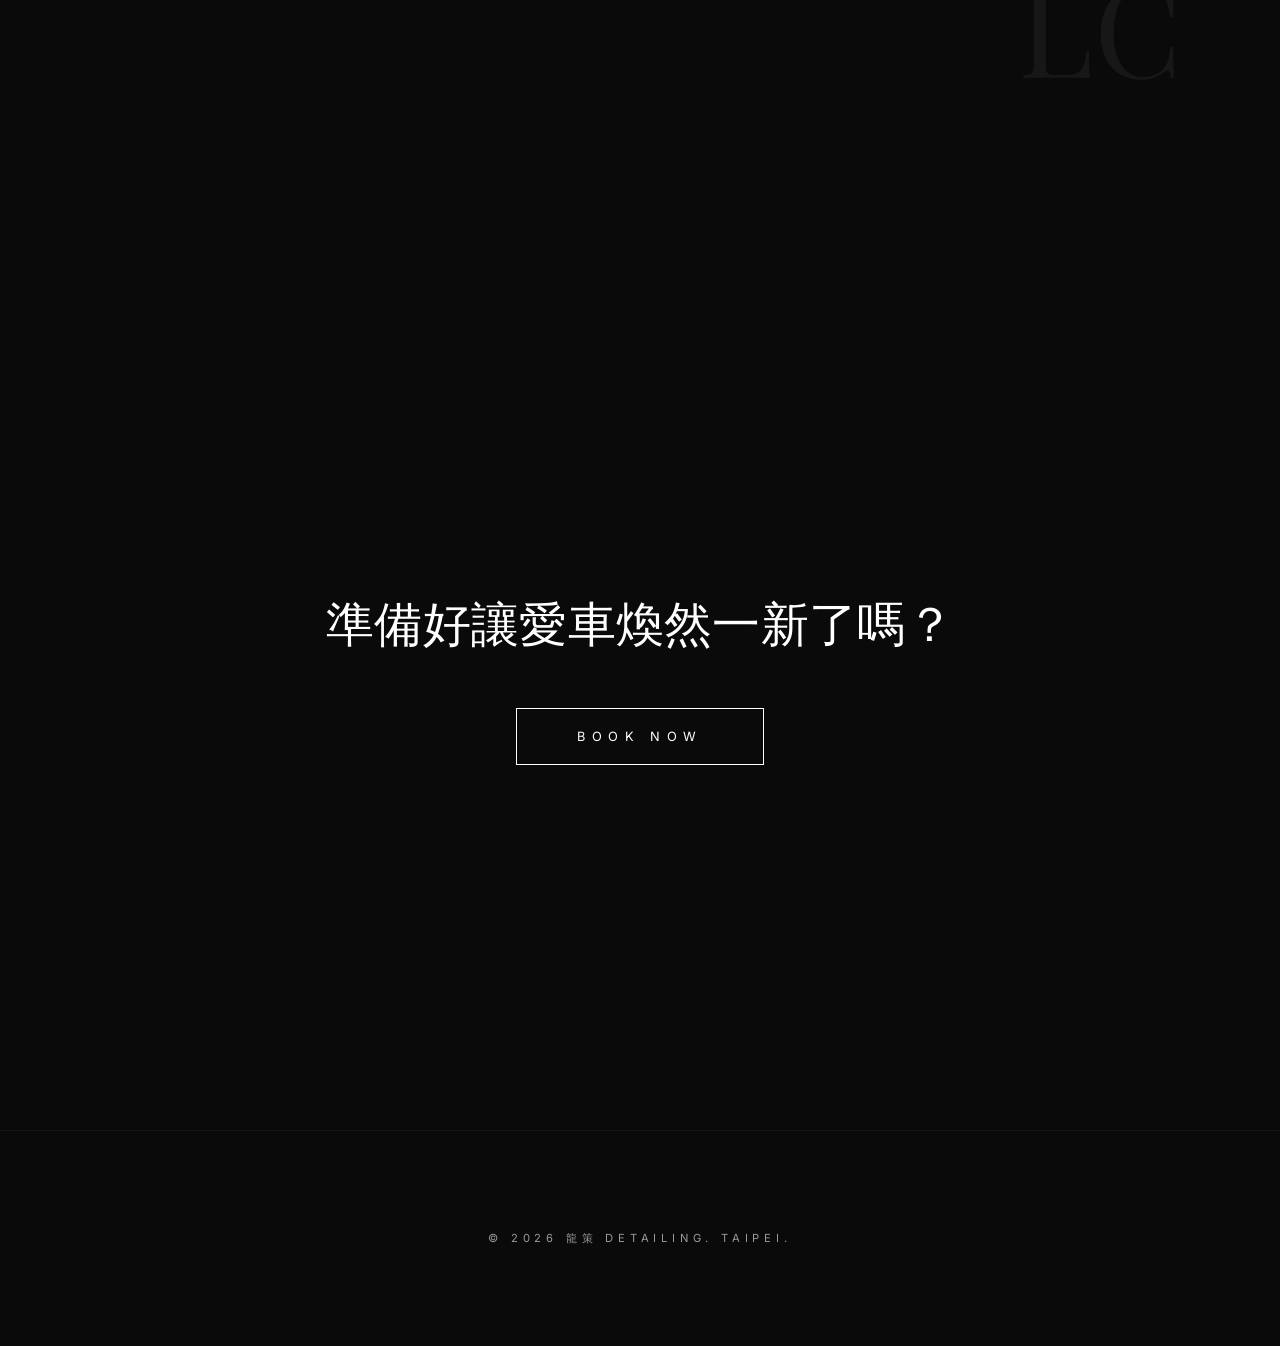
==== commit e03f3b2b: "首頁文字改成更自然直白的語氣" ====
--- a/index.html
+++ b/index.html
@@ -86,14 +86,14 @@
         <section id="heritage">
             <div class="maison-grid">
                 <div class="reveal-maison">
-                    <h2 class="maison-title">工藝與時間的<br>深刻對話</h2>
+                    <h2 class="maison-title">每一台車，<br>我們都認真對待</h2>
                     <p class="maison-body">
-                        在龍策，我們將每一部車體視為一件待雕琢的藝術品。這不僅是清潔與防護，而是一場關於光影還原的深刻旅程。十餘年的執著，只為封存那萬分之一公釐的璀璨。
+                        龍策成立於 2012 年，超過十年專注做好漆面美容這件事。從日常精洗到頂級防護，我們用紮實的工法和精選材料，讓你的愛車持續維持最好的狀態。
                     </p>
                     <a href="glow.html" class="cta-btn bilingual-link" style="margin-top: 60px;">
                         <span class="bilingual-inner">
-                            <span class="en">Explore Collections</span>
-                            <span class="zh">探索年度選集</span>
+                            <span class="en">View Services</span>
+                            <span class="zh">查看服務項目</span>
                         </span>
                     </a>
                 </div>
@@ -104,7 +104,7 @@
         <!-- Chapter: Invitation -->
         <section style="align-items: center;">
             <div class="reveal-maison" style="text-align: center;">
-                <h2 class="maison-title" style="font-size: 3rem; margin-bottom: 60px;">啟動您的美學典藏</h2>
+                <h2 class="maison-title" style="font-size: 3rem; margin-bottom: 60px;">準備好讓愛車煥然一新了嗎？</h2>
                 <a href="https://www.ezpretty.com.tw/ezpretty/ezpretty/login?es=5545d31e706480f49bb20ba65548e6ca&redirect=/ezpretty/aio%23/5545d31e706480f49bb20ba65548e6ca" target="_blank" rel="noopener" class="cta-btn bilingual-link">
                     <span class="bilingual-inner">
                         <span class="en">Book Now</span>
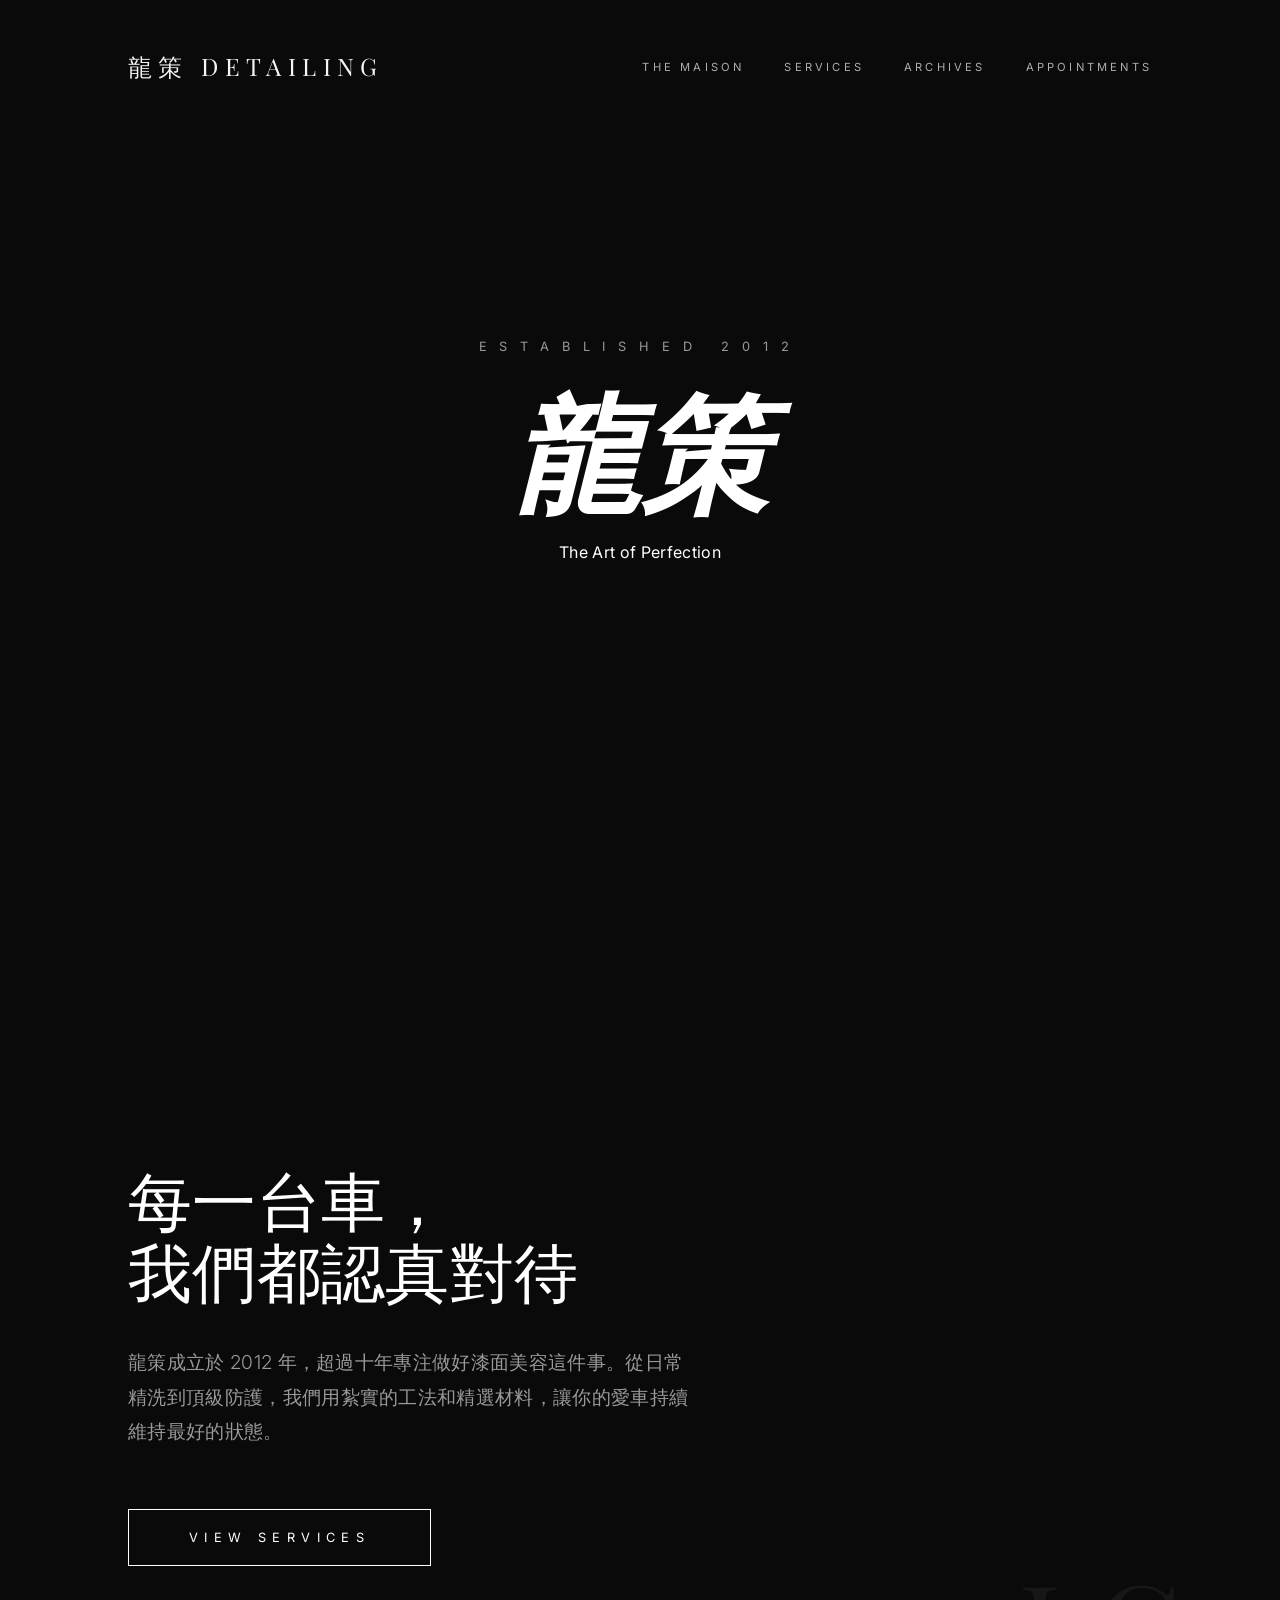
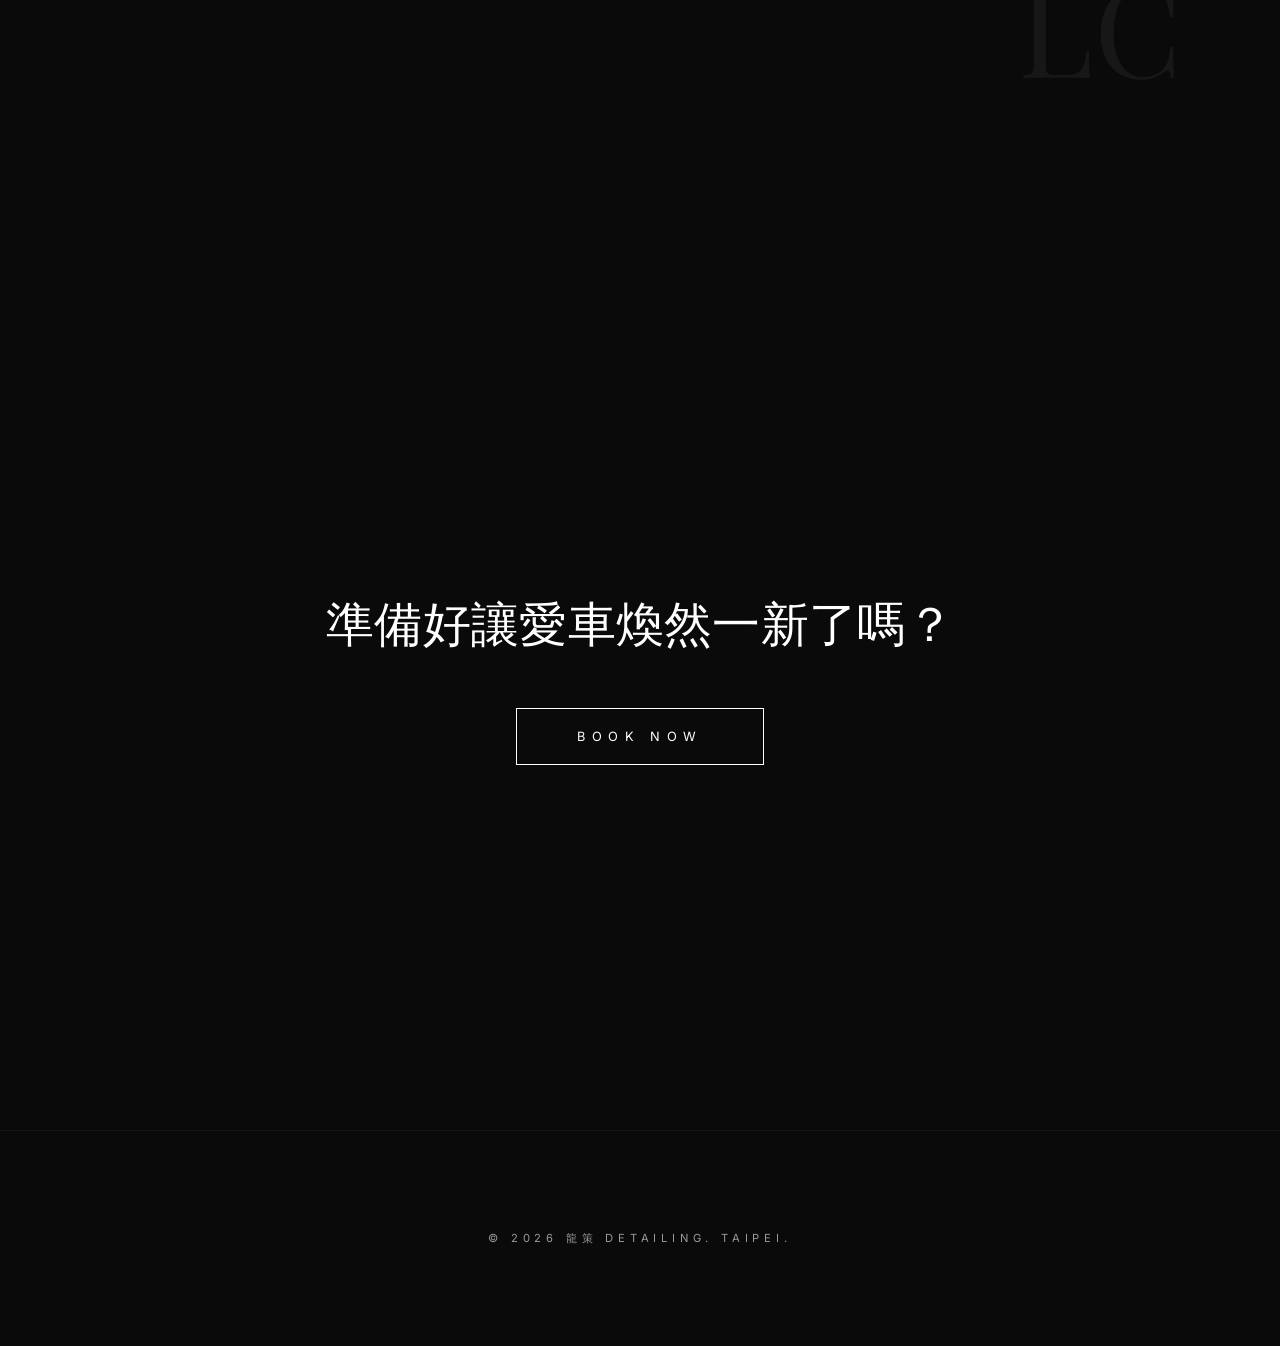
==== commit f1668d4a: "服務頁：移除底部數字、全站導覽改為服務項目、標題改直白" ====
--- a/index.html
+++ b/index.html
@@ -43,8 +43,8 @@
             </a>
             <a href="glow.html" class="bilingual-link">
                 <span class="bilingual-inner">
-                    <span class="en">Collections</span>
-                    <span class="zh">工藝選集</span>
+                    <span class="en">Services</span>
+                    <span class="zh">服務項目</span>
                 </span>
             </a>
             <a href="drop.html" class="bilingual-link">
